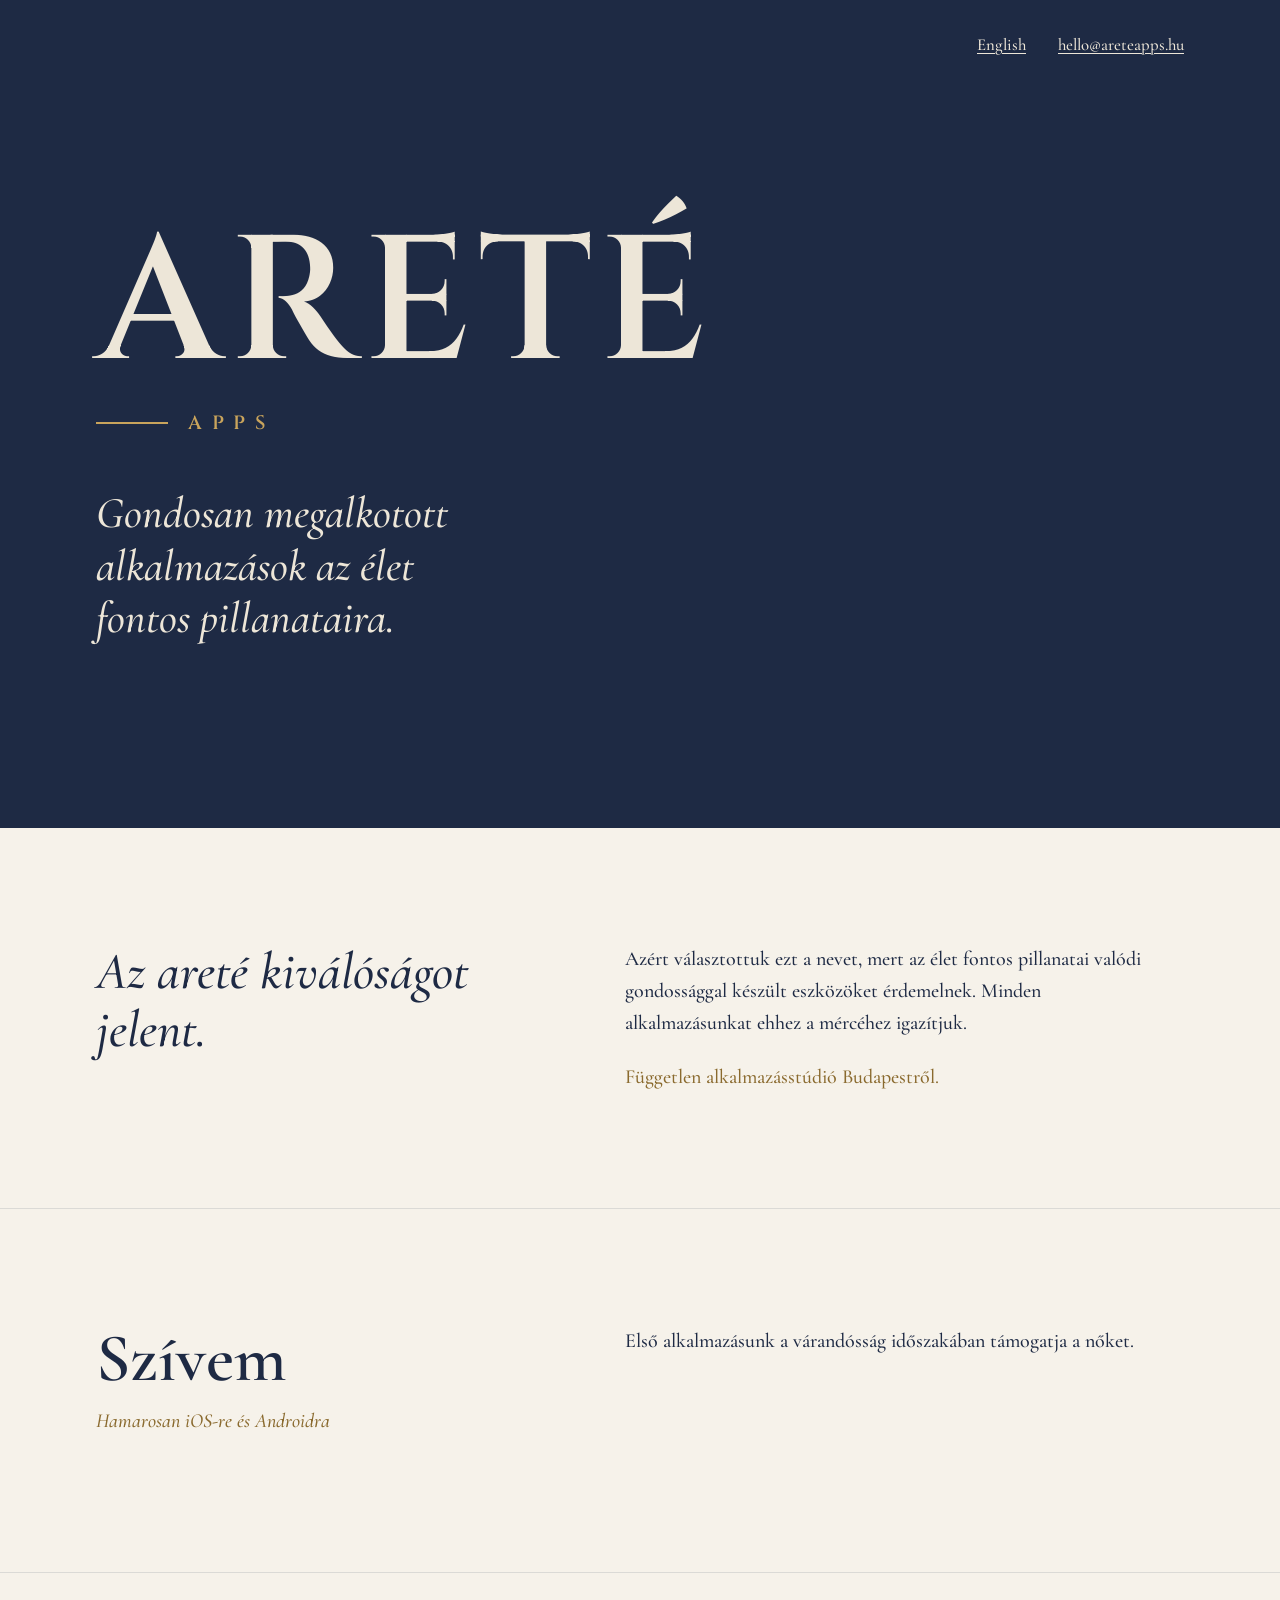
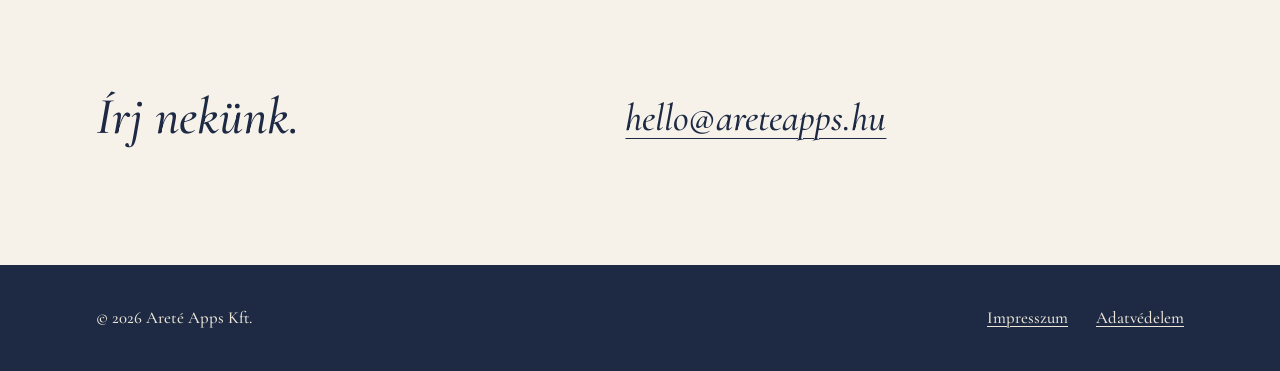
==== hu/index.html @ 5712b486 "Add Hungarian version with language detection" ====
<!doctype html>
<html lang="hu">
<head>
  <meta charset="utf-8">
  <meta name="viewport" content="width=device-width, initial-scale=1">
  <title>Areté Apps</title>
  <meta name="description" content="Az Areté Apps független alkalmazásstúdió, amely gondosan megalkotott alkalmazásokat készít az élet fontos pillanataira. Első alkalmazásunk, a Szívem, a várandósság időszakában támogatja a nőket.">
  <meta name="theme-color" content="#1E2A44">
  <link rel="icon" href="../favicon.svg" type="image/svg+xml">
  <link rel="preload" href="../fonts/cinzel-latin-600-normal.woff2" as="font" type="font/woff2" crossorigin>
  <link rel="stylesheet" href="../styles.css">
  <link rel="alternate" hreflang="en" href="https://areteapps.hu/">
  <link rel="alternate" hreflang="hu" href="https://areteapps.hu/hu/">
  <link rel="alternate" hreflang="x-default" href="https://areteapps.hu/">
  <meta property="og:title" content="Areté Apps">
  <meta property="og:description" content="Gondosan megalkotott alkalmazások az élet fontos pillanataira.">
  <meta property="og:url" content="https://areteapps.hu/hu/">
  <meta property="og:type" content="website">
  <meta property="og:locale" content="hu_HU">
</head>
<body>
  <header class="hero">
    <div class="wrap hero__top">
      <a href="/" hreflang="en" lang="en" data-set-lang="en">English</a>
      <a href="mailto:hello@areteapps.hu">hello@areteapps.hu</a>
    </div>
    <div class="wrap hero__body">
      <h1 class="wordmark" aria-label="Areté Apps"><span class="wordmark__letters" aria-hidden="true"><span style="--i:0">A</span><span style="--i:1">R</span><span style="--i:2">E</span><span style="--i:3">T</span><span style="--i:4">É</span></span></h1>
      <div class="wordmark__apps" aria-hidden="true">APPS</div>
      <p class="tagline">Gondosan megalkotott alkalmazások az élet fontos pillanataira.</p>
    </div>
  </header>

  <main>
    <section class="section" aria-labelledby="name-heading">
      <div class="wrap split">
        <h2 id="name-heading">Az areté kiválóságot jelent.</h2>
        <div class="prose">
          <p>Azért választottuk ezt a nevet, mert az élet fontos pillanatai valódi gondossággal készült eszközöket érdemelnek. Minden alkalmazásunkat ehhez a mércéhez igazítjuk.</p>
          <p class="quiet">Független alkalmazásstúdió Budapestről.</p>
        </div>
      </div>
    </section>

    <section class="section" aria-labelledby="szivem-heading">
      <div class="wrap split">
        <div>
          <h2 id="szivem-heading" class="app-name">Szívem</h2>
          <p class="status">Hamarosan iOS-re és Androidra</p>
        </div>
        <div class="prose">
          <p>Első alkalmazásunk a várandósság időszakában támogatja a nőket.</p>
        </div>
      </div>
    </section>

    <section class="section" aria-labelledby="contact-heading">
      <div class="wrap split">
        <h2 id="contact-heading">Írj nekünk.</h2>
        <div class="prose">
          <p><a class="contact-link" href="mailto:hello@areteapps.hu">hello@areteapps.hu</a></p>
        </div>
      </div>
    </section>
  </main>

  <footer class="footer">
    <div class="wrap">
      <span>© 2026 Areté Apps Kft.</span>
      <nav aria-label="Jogi információk">
        <a href="../impresszum.html" lang="hu">Impresszum</a>
        <a href="../adatvedelem.html" lang="hu">Adatvédelem</a>
      </nav>
    </div>
  </footer>
  <script>
    /* Remember the language the visitor picks, so auto-detection never overrides it. */
    document.querySelectorAll("[data-set-lang]").forEach(function (a) {
      a.addEventListener("click", function () {
        try { localStorage.setItem("lang", a.getAttribute("data-set-lang")); } catch (e) {}
      });
    });
  </script>
</body>
</html>
---- styles.css ----
/* Areté Apps, static site styles */

@font-face { font-family: "Cinzel"; font-weight: 600; font-style: normal; font-display: swap;
  src: url("fonts/cinzel-latin-600-normal.woff2") format("woff2");
  unicode-range: U+0000-00FF,U+0131,U+0152-0153,U+02BB-02BC,U+02C6,U+02DA,U+02DC,U+0304,U+0308,U+0329,U+2000-206F,U+20AC,U+2122,U+2191,U+2193,U+2212,U+2215,U+FEFF,U+FFFD; }
@font-face { font-family: "Cinzel"; font-weight: 600; font-style: normal; font-display: swap;
  src: url("fonts/cinzel-latin-ext-600-normal.woff2") format("woff2");
  unicode-range: U+0100-02BA,U+02BD-02C5,U+02C7-02CC,U+02CE-02D7,U+02DD-02FF,U+0304,U+0308,U+0329,U+1D00-1DBF,U+1E00-1E9F,U+1EF2-1EFF,U+2020,U+20A0-20AB,U+20AD-20C0,U+2113,U+2C60-2C7F,U+A720-A7FF; }
@font-face { font-family: "Cormorant Garamond"; font-weight: 500; font-style: normal; font-display: swap;
  src: url("fonts/cormorant-garamond-latin-500-normal.woff2") format("woff2");
  unicode-range: U+0000-00FF,U+0131,U+0152-0153,U+02BB-02BC,U+02C6,U+02DA,U+02DC,U+0304,U+0308,U+0329,U+2000-206F,U+20AC,U+2122,U+2191,U+2193,U+2212,U+2215,U+FEFF,U+FFFD; }
@font-face { font-family: "Cormorant Garamond"; font-weight: 500; font-style: normal; font-display: swap;
  src: url("fonts/cormorant-garamond-latin-ext-500-normal.woff2") format("woff2");
  unicode-range: U+0100-02BA,U+02BD-02C5,U+02C7-02CC,U+02CE-02D7,U+02DD-02FF,U+0304,U+0308,U+0329,U+1D00-1DBF,U+1E00-1E9F,U+1EF2-1EFF,U+2020,U+20A0-20AB,U+20AD-20C0,U+2113,U+2C60-2C7F,U+A720-A7FF; }
@font-face { font-family: "Cormorant Garamond"; font-weight: 500; font-style: italic; font-display: swap;
  src: url("fonts/cormorant-garamond-latin-500-italic.woff2") format("woff2");
  unicode-range: U+0000-00FF,U+0131,U+0152-0153,U+02BB-02BC,U+02C6,U+02DA,U+02DC,U+0304,U+0308,U+0329,U+2000-206F,U+20AC,U+2122,U+2191,U+2193,U+2212,U+2215,U+FEFF,U+FFFD; }
@font-face { font-family: "Cormorant Garamond"; font-weight: 500; font-style: italic; font-display: swap;
  src: url("fonts/cormorant-garamond-latin-ext-500-italic.woff2") format("woff2");
  unicode-range: U+0100-02BA,U+02BD-02C5,U+02C7-02CC,U+02CE-02D7,U+02DD-02FF,U+0304,U+0308,U+0329,U+1D00-1DBF,U+1E00-1E9F,U+1EF2-1EFF,U+2020,U+20A0-20AB,U+20AD-20C0,U+2113,U+2C60-2C7F,U+A720-A7FF; }
@font-face { font-family: "Cormorant Garamond"; font-weight: 600; font-style: normal; font-display: swap;
  src: url("fonts/cormorant-garamond-latin-600-normal.woff2") format("woff2");
  unicode-range: U+0000-00FF,U+0131,U+0152-0153,U+02BB-02BC,U+02C6,U+02DA,U+02DC,U+0304,U+0308,U+0329,U+2000-206F,U+20AC,U+2122,U+2191,U+2193,U+2212,U+2215,U+FEFF,U+FFFD; }
@font-face { font-family: "Cormorant Garamond"; font-weight: 600; font-style: normal; font-display: swap;
  src: url("fonts/cormorant-garamond-latin-ext-600-normal.woff2") format("woff2");
  unicode-range: U+0100-02BA,U+02BD-02C5,U+02C7-02CC,U+02CE-02D7,U+02DD-02FF,U+0304,U+0308,U+0329,U+1D00-1DBF,U+1E00-1E9F,U+1EF2-1EFF,U+2020,U+20A0-20AB,U+20AD-20C0,U+2113,U+2C60-2C7F,U+A720-A7FF; }

:root {
  --navy: #1E2A44;
  --navy-deep: #172238;
  --bone: #EDE6D8;
  --paper: #F6F2EA;
  --gold: #C9A45C;      /* on navy */
  --gold-ink: #8A6A2E;  /* on light grounds, passes contrast */
  --ink: #1E2A44;
  --serif: "Cormorant Garamond", Georgia, "Times New Roman", serif;
  --display: "Cinzel", "Trajan Pro", "Times New Roman", serif;
  --measure: 34rem;
}

*, *::before, *::after { box-sizing: border-box; }
html { -webkit-text-size-adjust: 100%; }
body {
  margin: 0;
  background: var(--paper);
  color: var(--ink);
  font-family: var(--serif);
  font-weight: 500;
  font-size: 1.25rem;
  line-height: 1.6;
  text-rendering: optimizeLegibility;
}
a { color: inherit; text-decoration-thickness: 1px; text-underline-offset: 0.2em; }
a:hover { color: var(--gold-ink); }
:focus-visible { outline: 2px solid var(--gold); outline-offset: 4px; border-radius: 2px; }

.wrap { width: min(100% - 3rem, 68rem); margin-inline: auto; }

/* Hero */
.hero {
  background: var(--navy);
  color: var(--bone);
  min-height: min(92vh, 52rem);
  display: flex;
  flex-direction: column;
}
.hero a:hover { color: var(--gold); }
.hero__top { padding-block: 2rem; display: flex; justify-content: flex-end; gap: 2rem; }
.hero__top a { font-size: 1.05rem; color: var(--bone); }
.hero__body { flex: 1; display: flex; flex-direction: column; justify-content: center; padding-block: 3rem 6rem; }
.wordmark {
  margin: 0;
  font-family: var(--display);
  font-weight: 600;
  font-size: clamp(4.25rem, 15vw, 11rem);
  line-height: 0.9;
  letter-spacing: 0.04em;
}
.wordmark__apps {
  display: flex;
  align-items: center;
  gap: 1.25rem;
  margin-top: 1.5rem;
  font-family: var(--display);
  font-size: clamp(0.95rem, 1.6vw, 1.2rem);
  letter-spacing: 0.5em;
  color: var(--gold);
}
.wordmark__apps::before {
  content: "";
  width: 4.5rem;
  height: 2px;
  background: var(--gold);
  transform-origin: left center;
  animation: draw 900ms 750ms cubic-bezier(.2,.7,.2,1) both;
}
@keyframes draw { from { transform: scaleX(0); } to { transform: scaleX(1); } }

/* Hero entrance: letters settle into place one by one, then the rule draws, then the line of text appears */
.wordmark__letters span {
  display: inline-block;
  animation: settle 1100ms calc(var(--i) * 110ms) cubic-bezier(.16,.8,.24,1) both;
}
@keyframes settle {
  from { opacity: 0; transform: translateY(0.28em); filter: blur(10px); }
  to   { opacity: 1; transform: none; filter: none; }
}
.wordmark__apps { animation: fade-in 800ms 1150ms ease-out both; }
.tagline { animation: fade-in 1000ms 1450ms ease-out both; }
@keyframes fade-in { from { opacity: 0; transform: translateY(6px); } to { opacity: 1; transform: none; } }
.tagline {
  margin: 3rem 0 0;
  max-width: 22ch;
  font-style: italic;
  font-size: clamp(1.75rem, 3.6vw, 2.75rem);
  line-height: 1.2;
}

/* Sections */
.section { padding-block: clamp(4rem, 9vw, 7.5rem); }
.section + .section { border-top: 1px solid rgba(30, 42, 68, 0.12); }
.split {
  display: grid;
  gap: 2rem 4rem;
  grid-template-columns: minmax(0, 1fr);
}
@media (min-width: 52rem) {
  .split { grid-template-columns: minmax(0, 5fr) minmax(0, 6fr); align-items: start; }
}
h2 {
  margin: 0;
  font-weight: 500;
  font-style: italic;
  font-size: clamp(2.1rem, 4.4vw, 3.25rem);
  line-height: 1.12;
}
.prose { max-width: var(--measure); }
.prose p { margin: 0 0 1.1em; }
.prose p:last-child { margin-bottom: 0; }
.quiet { color: var(--gold-ink); }

.app-name {
  margin: 0;
  font-weight: 600;
  font-style: normal;
  font-size: clamp(2.6rem, 6vw, 4.25rem);
  line-height: 1;
}
.status { margin-top: 0.75rem; color: var(--gold-ink); font-style: italic; }

.contact-link {
  font-size: clamp(1.6rem, 3.4vw, 2.4rem);
  font-style: italic;
}

/* Footer */
.footer { background: var(--navy); color: var(--bone); padding-block: 2.5rem; font-size: 1.05rem; }
.footer .wrap { display: flex; flex-wrap: wrap; gap: 1rem 2rem; justify-content: space-between; align-items: center; }
.footer nav { display: flex; gap: 1.75rem; }
.footer a:hover { color: var(--gold); }

/* Legal pages */
.legal-head { background: var(--navy); color: var(--bone); padding-block: 2rem; }
.legal-head a { text-decoration: none; font-family: var(--display); font-weight: 600; letter-spacing: 0.06em; font-size: 1.4rem; }
.legal-head a:hover { color: var(--gold); }
.legal { padding-block: 4rem 6rem; }
.legal h1 { margin: 0 0 2rem; font-weight: 500; font-style: italic; font-size: clamp(2.2rem, 5vw, 3.25rem); line-height: 1.1; }
.legal h2 { font-size: 1.6rem; margin: 2.5rem 0 0.75rem; }
.legal dl { display: grid; grid-template-columns: minmax(0, 1fr); gap: 0.25rem 2rem; margin: 0; }
@media (min-width: 40rem) { .legal dl { grid-template-columns: 14rem minmax(0, 1fr); } }
.legal dt { color: var(--gold-ink); }
.legal dd { margin: 0 0 0.75rem; }
.todo { background: #F3E3B5; padding: 0 0.25em; }

@media (prefers-reduced-motion: reduce) {
  *, *::before, *::after { animation: none !important; transition: none !important; }
}
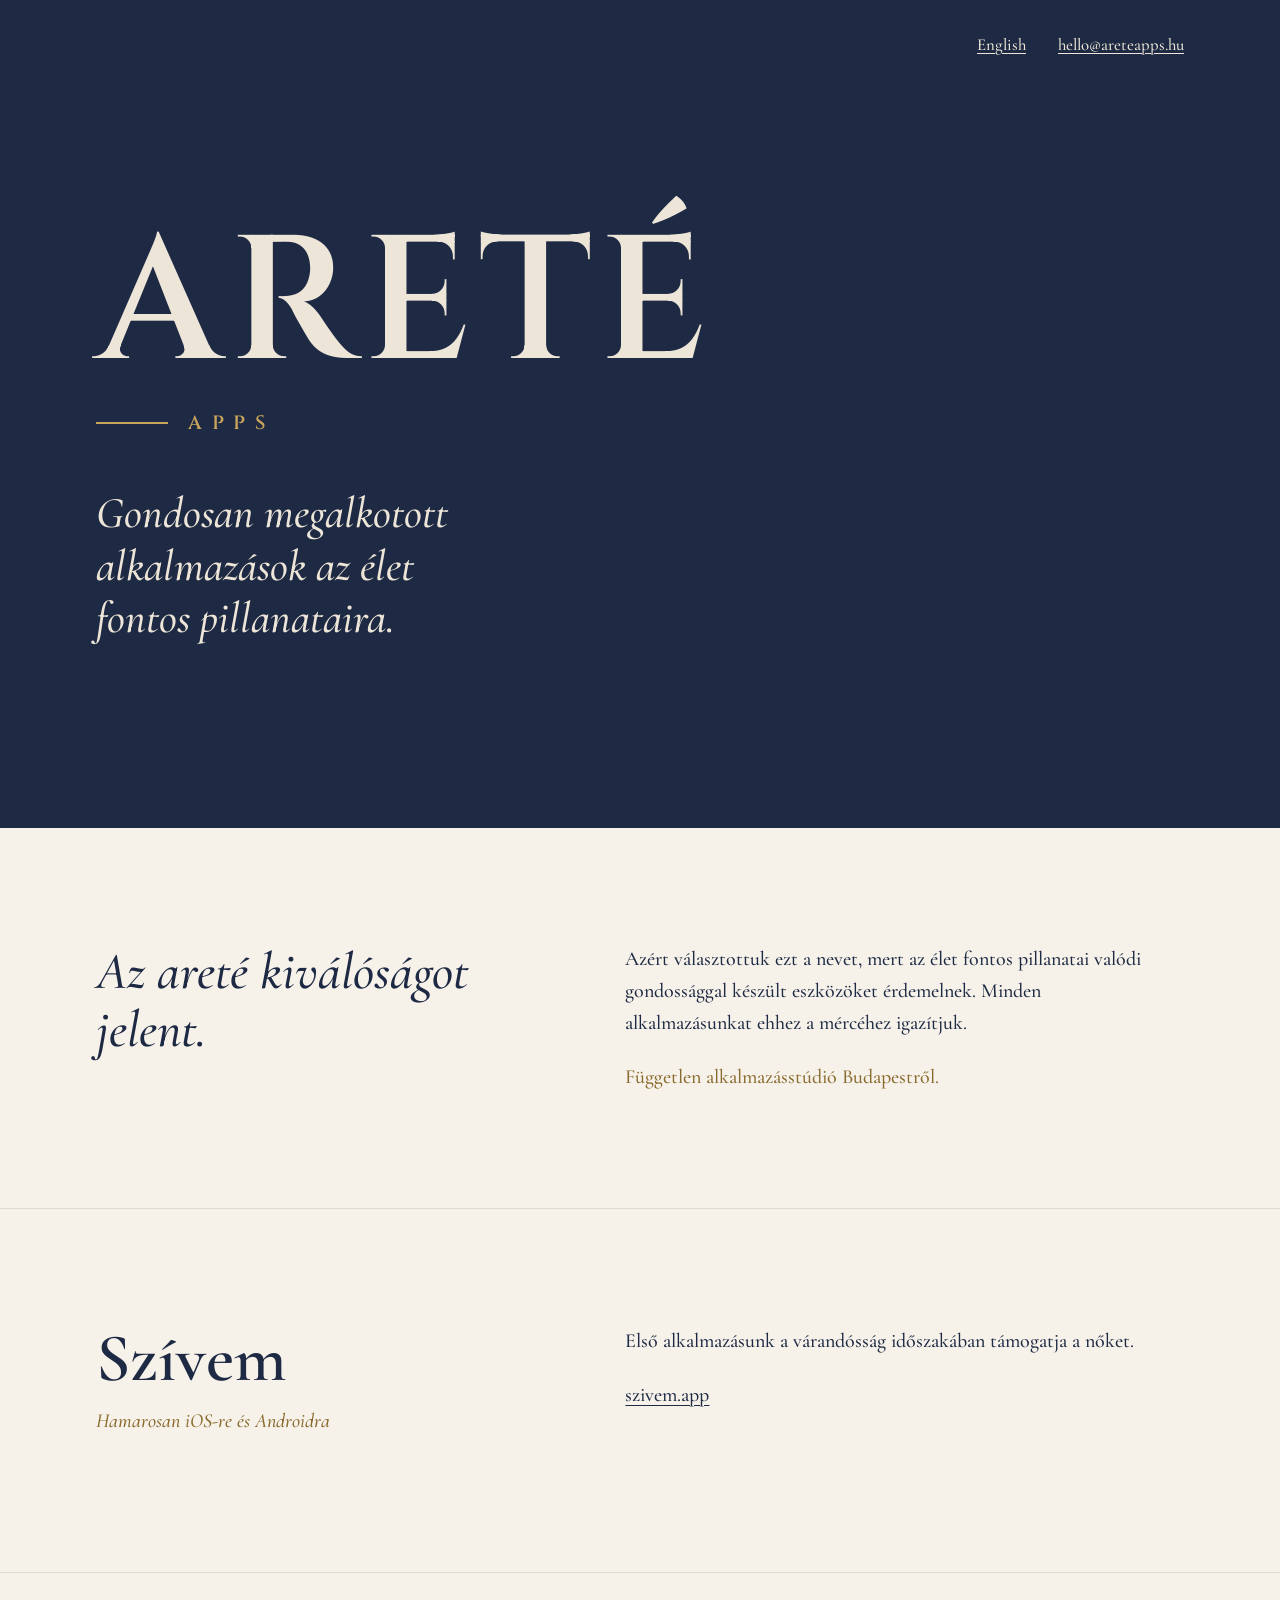
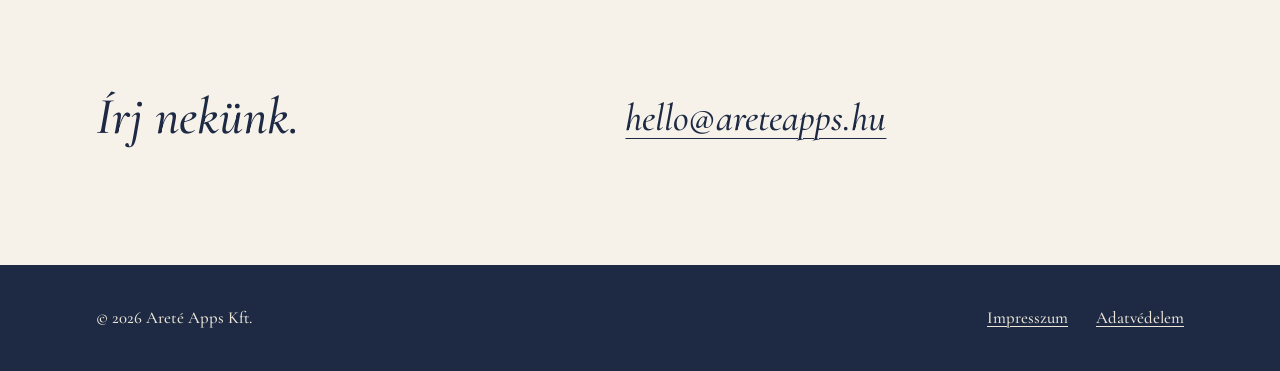
==== commit bda2f1ed: "Link Szívem section to szivem.app Co-Authored-By: Claude Opus 5.5 <noreply@anthropic.com> Claude-Ses" ====
--- a/hu/index.html
+++ b/hu/index.html
@@ -50,6 +50,7 @@
         </div>
         <div class="prose">
           <p>Első alkalmazásunk a várandósság időszakában támogatja a nőket.</p>
+          <p><a href="https://szivem.app">szivem.app</a></p>
         </div>
       </div>
     </section>
--- a/styles.css
+++ b/styles.css
@@ -170,7 +170,6 @@
 @media (min-width: 40rem) { .legal dl { grid-template-columns: 14rem minmax(0, 1fr); } }
 .legal dt { color: var(--gold-ink); }
 .legal dd { margin: 0 0 0.75rem; }
-.todo { background: #F3E3B5; padding: 0 0.25em; }
 
 @media (prefers-reduced-motion: reduce) {
   *, *::before, *::after { animation: none !important; transition: none !important; }
